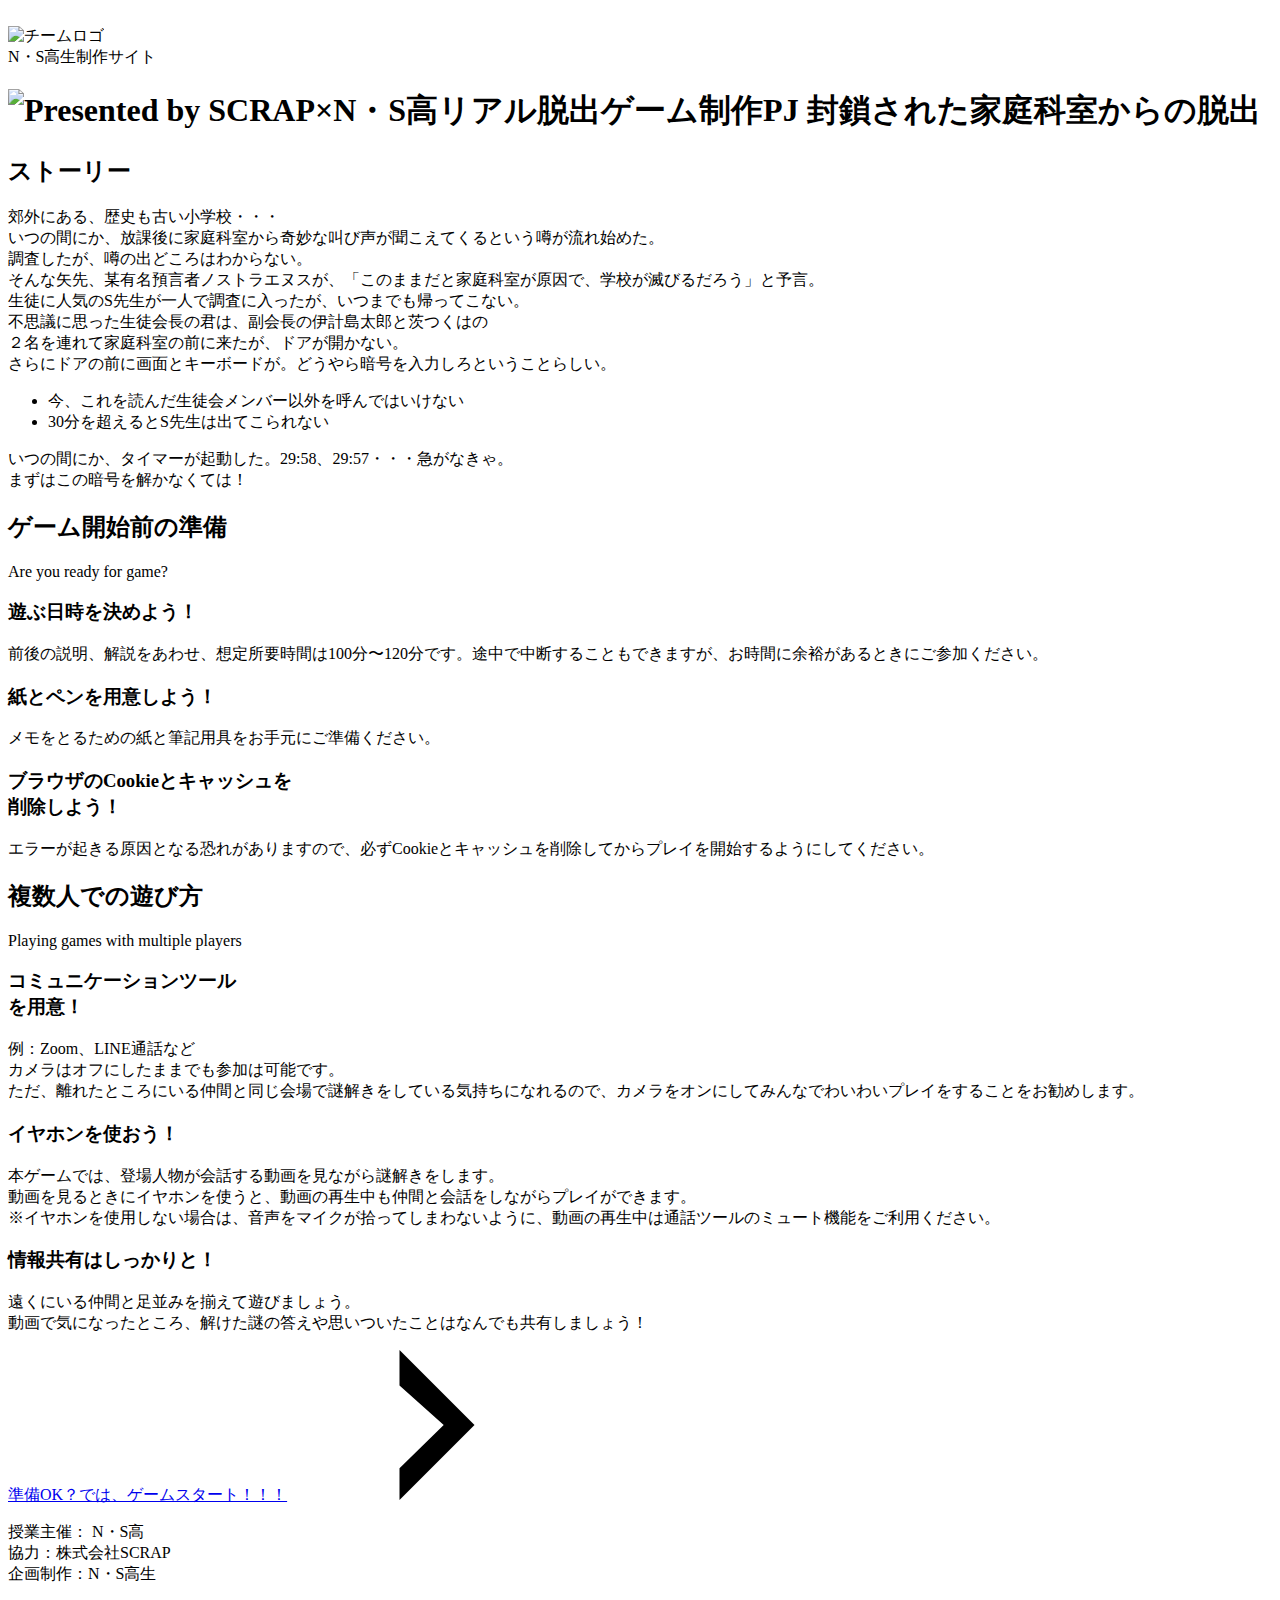
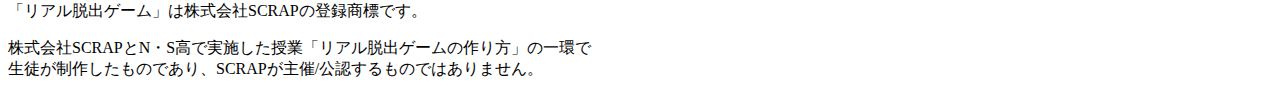
==== index.html @ f7c26a43 "Add files via upload" ====
<!DOCTYPE html>
<html lang="ja">
<head>
  <meta charset="UTF-8">
  <meta http-equiv="X-UA-Compatible" content="IE=edge">
  <meta name="viewport" content="width=device-width, initial-scale=1.0">
  <title>封鎖された家庭科室からの脱出 │ Project N</title>
  <link rel="stylesheet" href="assets/css/normalize.css">
  <link rel="stylesheet" href="assets/css/style.css">
</head>
<body>
  <svg width="0" height="0" class="hidden">
    <symbol xmlns="http://www.w3.org/2000/svg" viewBox="0 0 12.47 24.94" id="arrow" class="arrow_svg">
      <title>arrow</title>
      <polygon points="0 24.94 0 19.66 7.35 12.47 0 5.92 0 0 12.47 12.47 0 24.94"/>
    </symbol>
  </svg>
  <header class="header">
    <div class="container">
      <div class="header__logo"><img src="assets/images/logo.svg" alt="チームロゴ"></div>
      <div class="header__name">N・S高生制作サイト</div>
    </div>
  </header>
  <main class="main index-page">
    <!-- タイトルエリア　ここから -->
    <h1 class="main-title"><img src="assets/images/top-image.png" alt="Presented by SCRAP×N・S高リアル脱出ゲーム制作PJ 封鎖された家庭科室からの脱出"></h1>
    <!-- タイトルエリア　ここまで -->
    <section class="section section--story">
      <div class="container">
        <h2 class="section-title section-title--keycolor section-title--story">ストーリー</h2>
        <div class="story">
          <p class="text-center">郊外にある、歴史も古い小学校・・・<br>
            いつの間にか、放課後に家庭科室から奇妙な叫び声が聞こえてくるという噂が流れ始めた。<br>
            調査したが、噂の出どころはわからない。<br>
            そんな矢先、某有名預言者ノストラエヌスが、「このままだと家庭科室が原因で、学校が滅びるだろう」と予言。<br>
            生徒に人気のS先生が一人で調査に入ったが、いつまでも帰ってこない。<br>
            不思議に思った生徒会長の君は、副会長の伊計島太郎と茨つくはの<br>
            ２名を連れて家庭科室の前に来たが、ドアが開かない。<br>
            さらにドアの前に画面とキーボードが。どうやら暗号を入力しろということらしい。</p>
          <div class="story__note__outer bg-color--gray">
            <ul class="story__note">
              <li>今、これを読んだ生徒会メンバー以外を呼んではいけない</li>
              <li>30分を超えるとS先生は出てこられない</li>
            </ul>
          </div>
          <p class="text-center">いつの間にか、タイマーが起動した。29:58、29:57・・・急がなきゃ。<br>
            まずはこの暗号を解かなくては！</p>
        </div>
      </div>
    </section>
    <section class="section bg-color--gray">
      <div class="container">
        <h2 class="section-title">ゲーム開始前の準備</h2>
        <p class="font-eng text-center">Are you ready for game?</p>
        <!--
          class名"row"内のclass名"column"が横並びになります。
          改行する場合は以下のように追加してください。
          <div class="row">
            <div class="column">
              ～ 内容 ～
            </div>
          </div>
        -->
        <div class="row">
          <div class="column">
            <div class="card">
              <h3 class="card__title">遊ぶ日時を決めよう！</h3>
              <p class="card__content">前後の説明、解説をあわせ、想定所要時間は100分〜120分です。途中で中断することもできますが、お時間に余裕があるときにご参加ください。</p>
            </div>
          </div>
          <div class="column">
            <div class="card">
              <h3 class="card__title">紙とペンを用意しよう！</h3>
              <p class="card__content">メモをとるための紙と筆記用具をお手元にご準備ください。</p>
            </div>
          </div>
          <div class="column">
            <div class="card">
              <h3 class="card__title">ブラウザのCookieとキャッシュを<br>削除しよう！</h3>
              <p class="card__content">エラーが起きる原因となる恐れがありますので、必ずCookieとキャッシュを削除してからプレイを開始するようにしてください。</p>
            </div>
          </div>
        </div>
      </div>
    </section>
    <section class="section bg-color--keycolor">
      <div class="container">
        <h2 class="section-title">複数人での遊び方</h2>
        <p class="font-eng text-center">Playing games with multiple players</p>
        <div class="row">
          <div class="column">
            <div class="card">
              <h3 class="card__title">コミュニケーションツール<br>を用意！</h3>
              <p class="card__content">例：Zoom、LINE通話など<br>
                カメラはオフにしたままでも参加は可能です。<br>
                ただ、離れたところにいる仲間と同じ会場で謎解きをしている気持ちになれるので、カメラをオンにしてみんなでわいわいプレイをすることをお勧めします。</p>
            </div>
          </div>
          <div class="column">
            <div class="card">
              <h3 class="card__title">イヤホンを使おう！</h3>
              <p class="card__content">本ゲームでは、登場人物が会話する動画を見ながら謎解きをします。<br>
                動画を見るときにイヤホンを使うと、動画の再生中も仲間と会話をしながらプレイができます。<br>
                ※イヤホンを使用しない場合は、音声をマイクが拾ってしまわないように、動画の再生中は通話ツールのミュート機能をご利用ください。</p>
            </div>
          </div>
          <div class="column">
            <div class="card">
              <h3 class="card__title">情報共有はしっかりと！</h3>
              <p class="card__content">遠くにいる仲間と足並みを揃えて遊びましょう。<br>
                動画で気になったところ、解けた謎の答えや思いついたことはなんでも共有しましょう！</p>
            </div>
          </div>
        </div>
      </div>
    </section>
    <section class="section">
      <div class="container">
        <a class="btn" href="main.html">準備OK？では、ゲームスタート！！！<svg class="btn__arrow"><use xlink:href="#arrow"></use></svg></a>
      </div>
    </section>
  </main>
  <footer class="footer section bg-color--gray">
    <div class="container">
      <p class="text-center">授業主催： N・S高<br>協力：株式会社SCRAP<br>企画制作：N・S高生</p>
      <p class="text-center">「リアル脱出ゲーム」は株式会社SCRAPの登録商標です。</p>
      <p class="text-center">株式会社SCRAPとN・S高で実施した授業「リアル脱出ゲームの作り方」の一環で<br>生徒が制作したものであり、SCRAPが主催/公認するものではありません。</p>
    </div>
  </footer>
</body>
</html>
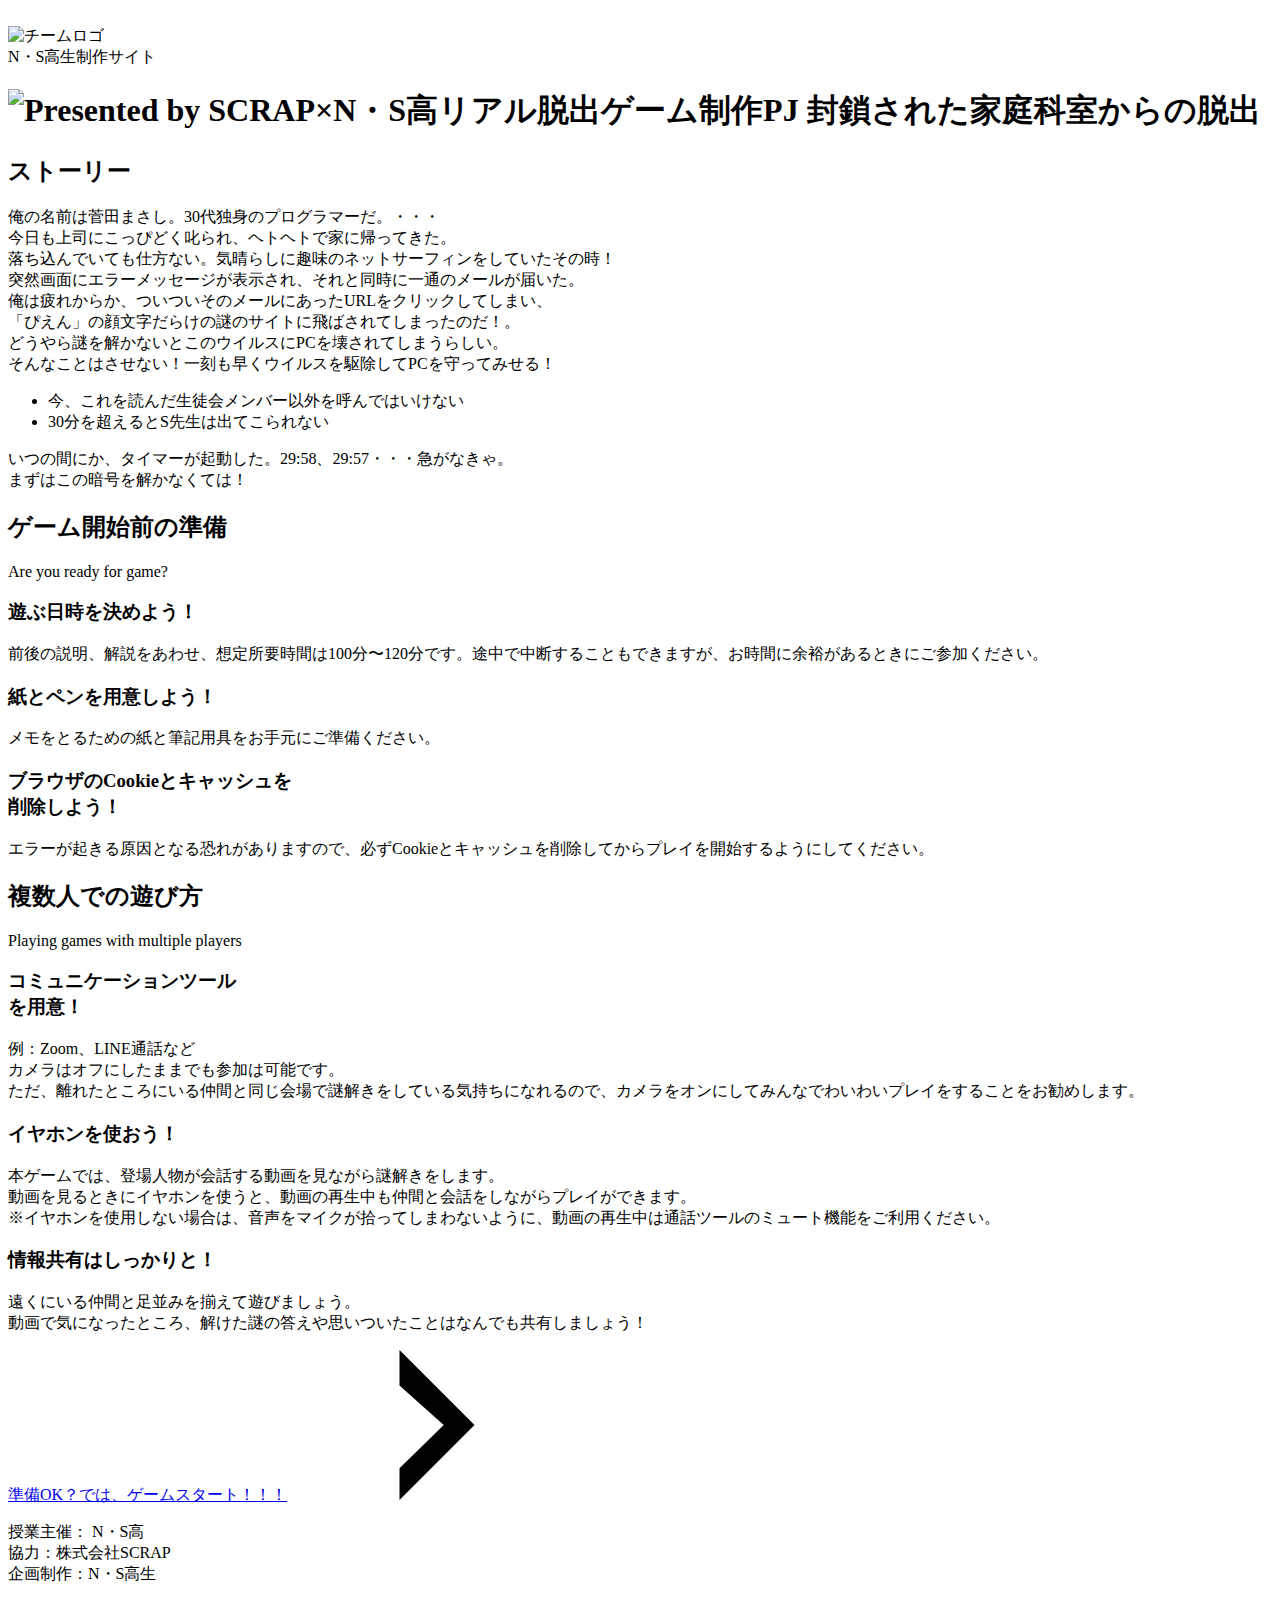
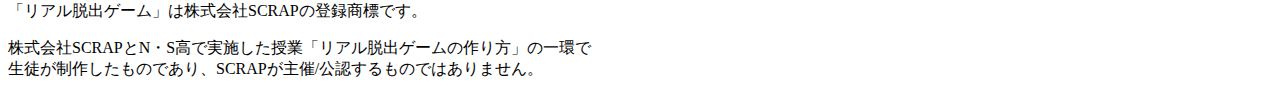
==== commit 03688a26: "Merge 30ccadea99e3e68ec7446fda889c81b5326856f1 into b3710dde4832f56000c974cb8a4afa63b8b8080f" ====
--- a/index.html
+++ b/index.html
@@ -4,7 +4,7 @@
   <meta charset="UTF-8">
   <meta http-equiv="X-UA-Compatible" content="IE=edge">
   <meta name="viewport" content="width=device-width, initial-scale=1.0">
-  <title>封鎖された家庭科室からの脱出 │ Project N</title>
+  <title>ぴえんウイルスからの脱出 │ Project N</title>
   <link rel="stylesheet" href="assets/css/normalize.css">
   <link rel="stylesheet" href="assets/css/style.css">
 </head>
@@ -29,14 +29,14 @@
       <div class="container">
         <h2 class="section-title section-title--keycolor section-title--story">ストーリー</h2>
         <div class="story">
-          <p class="text-center">郊外にある、歴史も古い小学校・・・<br>
-            いつの間にか、放課後に家庭科室から奇妙な叫び声が聞こえてくるという噂が流れ始めた。<br>
-            調査したが、噂の出どころはわからない。<br>
-            そんな矢先、某有名預言者ノストラエヌスが、「このままだと家庭科室が原因で、学校が滅びるだろう」と予言。<br>
-            生徒に人気のS先生が一人で調査に入ったが、いつまでも帰ってこない。<br>
-            不思議に思った生徒会長の君は、副会長の伊計島太郎と茨つくはの<br>
-            ２名を連れて家庭科室の前に来たが、ドアが開かない。<br>
-            さらにドアの前に画面とキーボードが。どうやら暗号を入力しろということらしい。</p>
+          <p class="text-center">俺の名前は菅田まさし。30代独身のプログラマーだ。・・・<br>
+            今日も上司にこっぴどく叱られ、ヘトヘトで家に帰ってきた。<br>
+            落ち込んでいても仕方ない。気晴らしに趣味のネットサーフィンをしていたその時！<br>
+            突然画面にエラーメッセージが表示され、それと同時に一通のメールが届いた。<br>
+            俺は疲れからか、ついついそのメールにあったURLをクリックしてしまい、<br>
+            「ぴえん」の顔文字だらけの謎のサイトに飛ばされてしまったのだ！。<br>
+            どうやら謎を解かないとこのウイルスにPCを壊されてしまうらしい。<br>
+            そんなことはさせない！一刻も早くウイルスを駆除してPCを守ってみせる！</p>
           <div class="story__note__outer bg-color--gray">
             <ul class="story__note">
               <li>今、これを読んだ生徒会メンバー以外を呼んではいけない</li>
@@ -128,4 +128,4 @@
     </div>
   </footer>
 </body>
-</html>+</html>
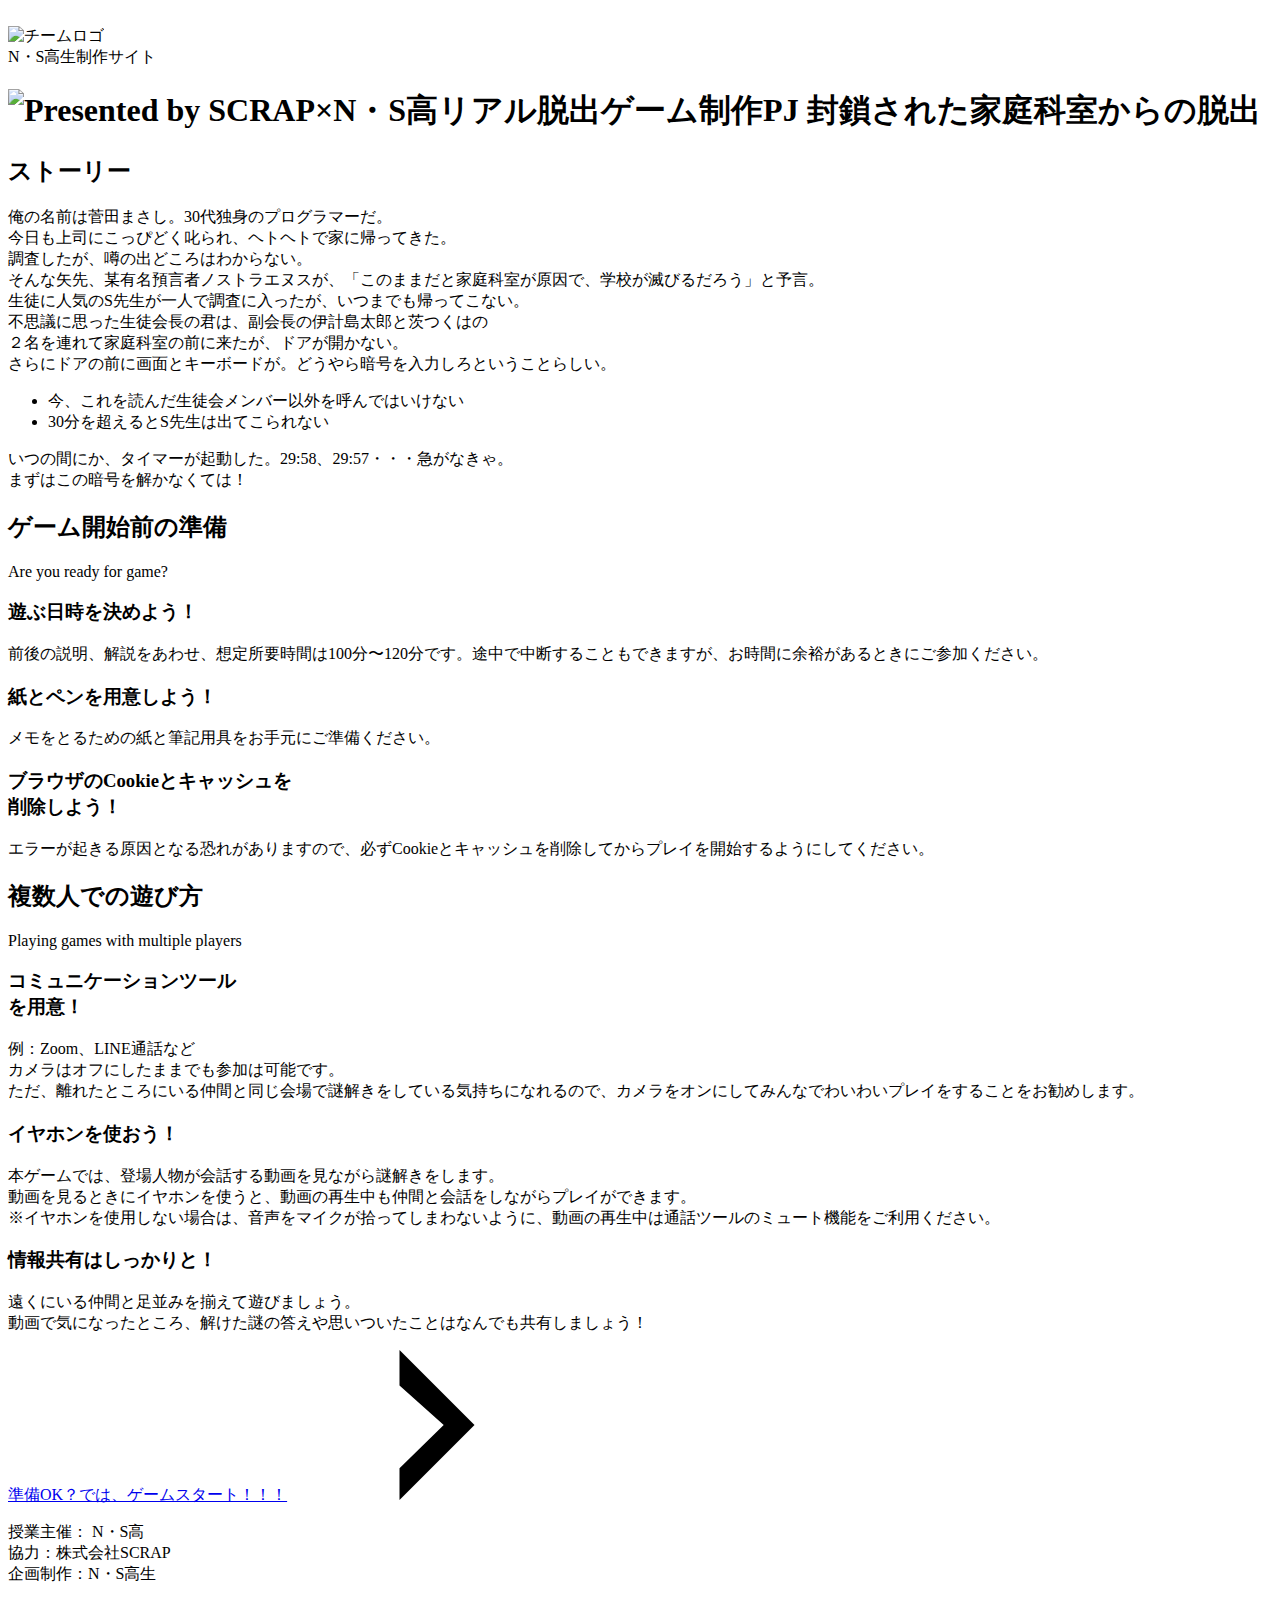
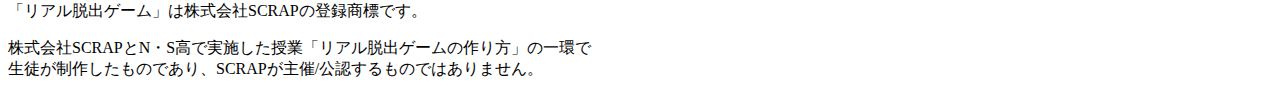
==== commit 22afeb19: "Update index.html" ====
--- a/index.html
+++ b/index.html
@@ -29,14 +29,14 @@
       <div class="container">
         <h2 class="section-title section-title--keycolor section-title--story">ストーリー</h2>
         <div class="story">
-          <p class="text-center">俺の名前は菅田まさし。30代独身のプログラマーだ。・・・<br>
-            今日も上司にこっぴどく叱られ、ヘトヘトで家に帰ってきた。<br>
-            落ち込んでいても仕方ない。気晴らしに趣味のネットサーフィンをしていたその時！<br>
-            突然画面にエラーメッセージが表示され、それと同時に一通のメールが届いた。<br>
-            俺は疲れからか、ついついそのメールにあったURLをクリックしてしまい、<br>
-            「ぴえん」の顔文字だらけの謎のサイトに飛ばされてしまったのだ！。<br>
-            どうやら謎を解かないとこのウイルスにPCを壊されてしまうらしい。<br>
-            そんなことはさせない！一刻も早くウイルスを駆除してPCを守ってみせる！</p>
+          <p class="text-center">俺の名前は菅田まさし。30代独身のプログラマーだ。<br>
+           今日も上司にこっぴどく叱られ、ヘトヘトで家に帰ってきた。 <br>
+            調査したが、噂の出どころはわからない。<br>
+            そんな矢先、某有名預言者ノストラエヌスが、「このままだと家庭科室が原因で、学校が滅びるだろう」と予言。<br>
+            生徒に人気のS先生が一人で調査に入ったが、いつまでも帰ってこない。<br>
+            不思議に思った生徒会長の君は、副会長の伊計島太郎と茨つくはの<br>
+            ２名を連れて家庭科室の前に来たが、ドアが開かない。<br>
+            さらにドアの前に画面とキーボードが。どうやら暗号を入力しろということらしい。</p>
           <div class="story__note__outer bg-color--gray">
             <ul class="story__note">
               <li>今、これを読んだ生徒会メンバー以外を呼んではいけない</li>
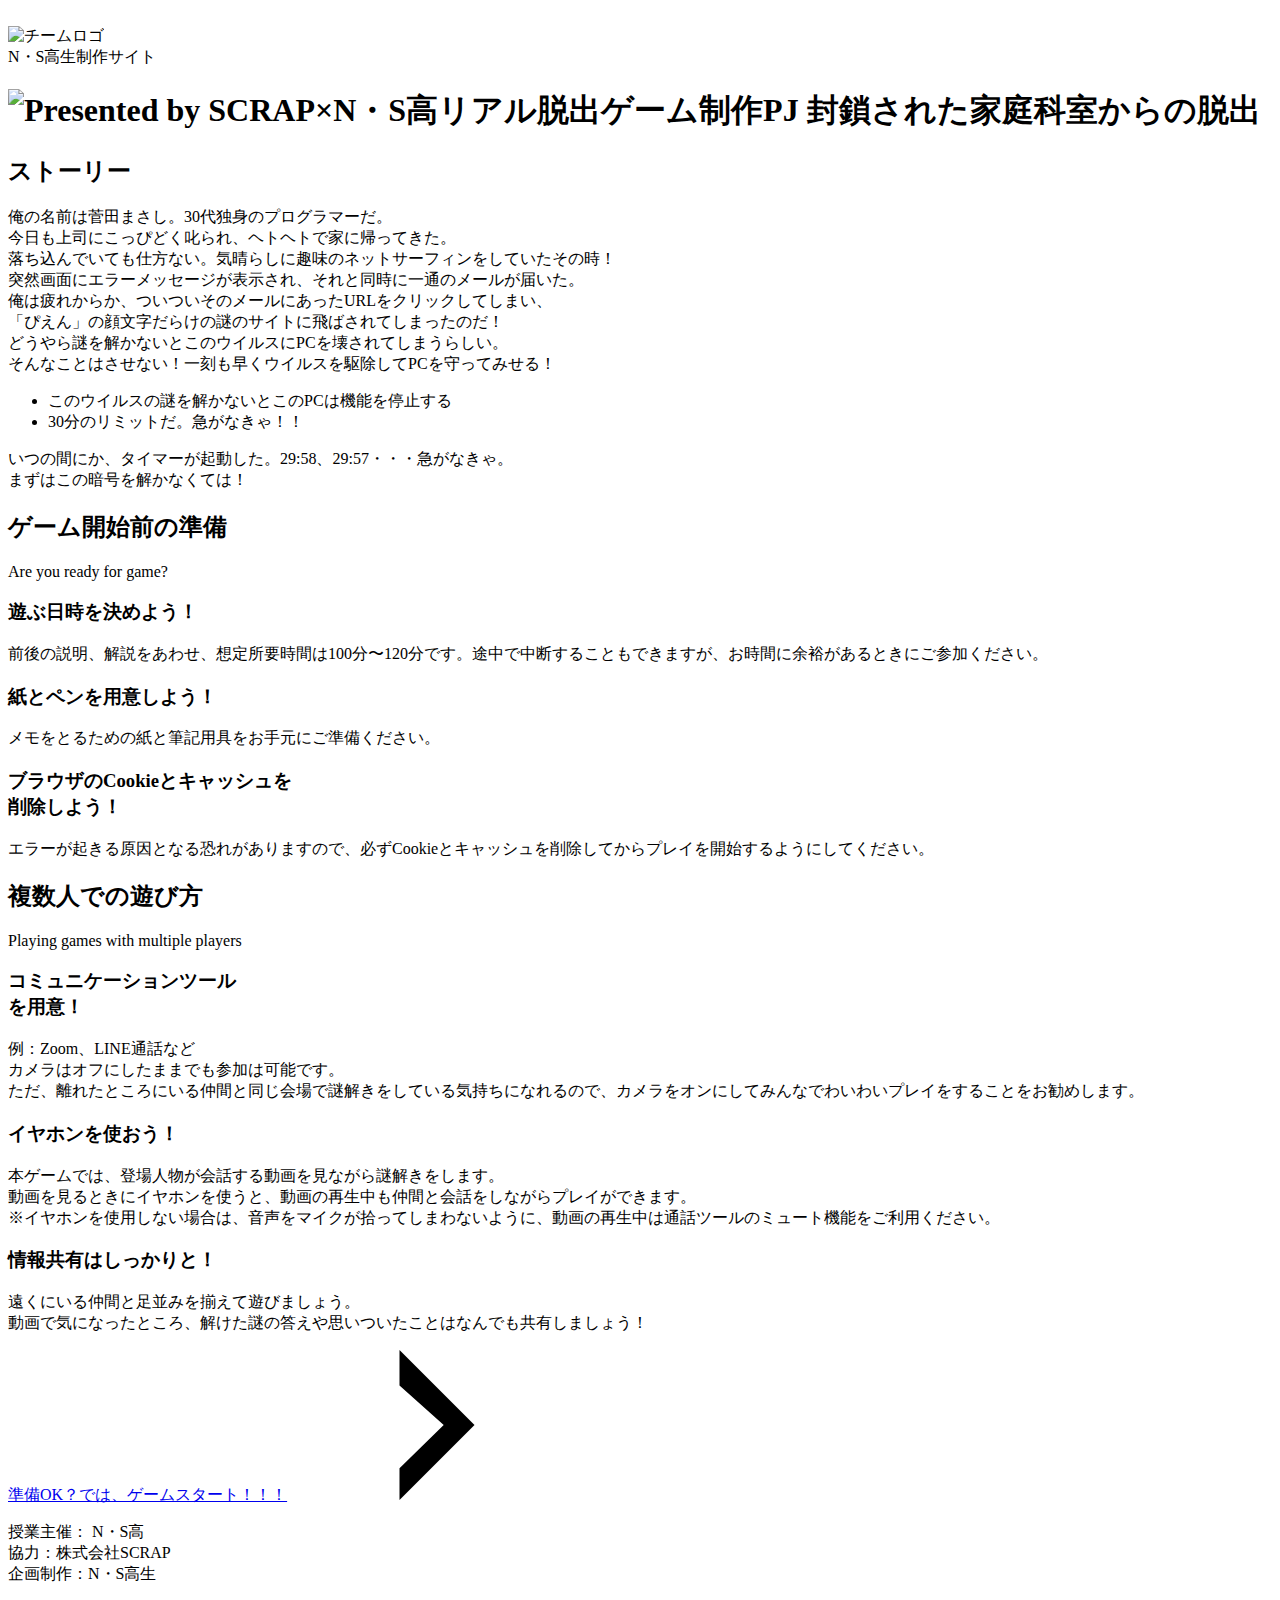
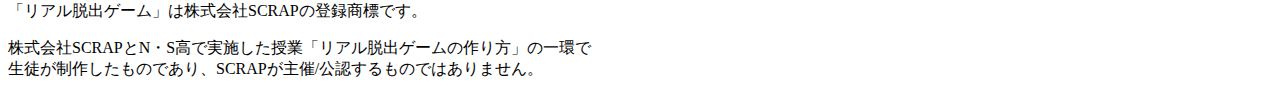
==== commit 5208f54b: "Update index.html" ====
--- a/index.html
+++ b/index.html
@@ -31,16 +31,16 @@
         <div class="story">
           <p class="text-center">俺の名前は菅田まさし。30代独身のプログラマーだ。<br>
            今日も上司にこっぴどく叱られ、ヘトヘトで家に帰ってきた。 <br>
-            調査したが、噂の出どころはわからない。<br>
-            そんな矢先、某有名預言者ノストラエヌスが、「このままだと家庭科室が原因で、学校が滅びるだろう」と予言。<br>
-            生徒に人気のS先生が一人で調査に入ったが、いつまでも帰ってこない。<br>
-            不思議に思った生徒会長の君は、副会長の伊計島太郎と茨つくはの<br>
-            ２名を連れて家庭科室の前に来たが、ドアが開かない。<br>
-            さらにドアの前に画面とキーボードが。どうやら暗号を入力しろということらしい。</p>
+            落ち込んでいても仕方ない。気晴らしに趣味のネットサーフィンをしていたその時！<br>
+            突然画面にエラーメッセージが表示され、それと同時に一通のメールが届いた。<br>
+            俺は疲れからか、ついついそのメールにあったURLをクリックしてしまい、<br>
+            「ぴえん」の顔文字だらけの謎のサイトに飛ばされてしまったのだ！<br>
+            どうやら謎を解かないとこのウイルスにPCを壊されてしまうらしい。<br>
+            そんなことはさせない！一刻も早くウイルスを駆除してPCを守ってみせる！</p>
           <div class="story__note__outer bg-color--gray">
             <ul class="story__note">
-              <li>今、これを読んだ生徒会メンバー以外を呼んではいけない</li>
-              <li>30分を超えるとS先生は出てこられない</li>
+              <li>このウイルスの謎を解かないとこのPCは機能を停止する</li>
+              <li>30分のリミットだ。急がなきゃ！！</li>
             </ul>
           </div>
           <p class="text-center">いつの間にか、タイマーが起動した。29:58、29:57・・・急がなきゃ。<br>
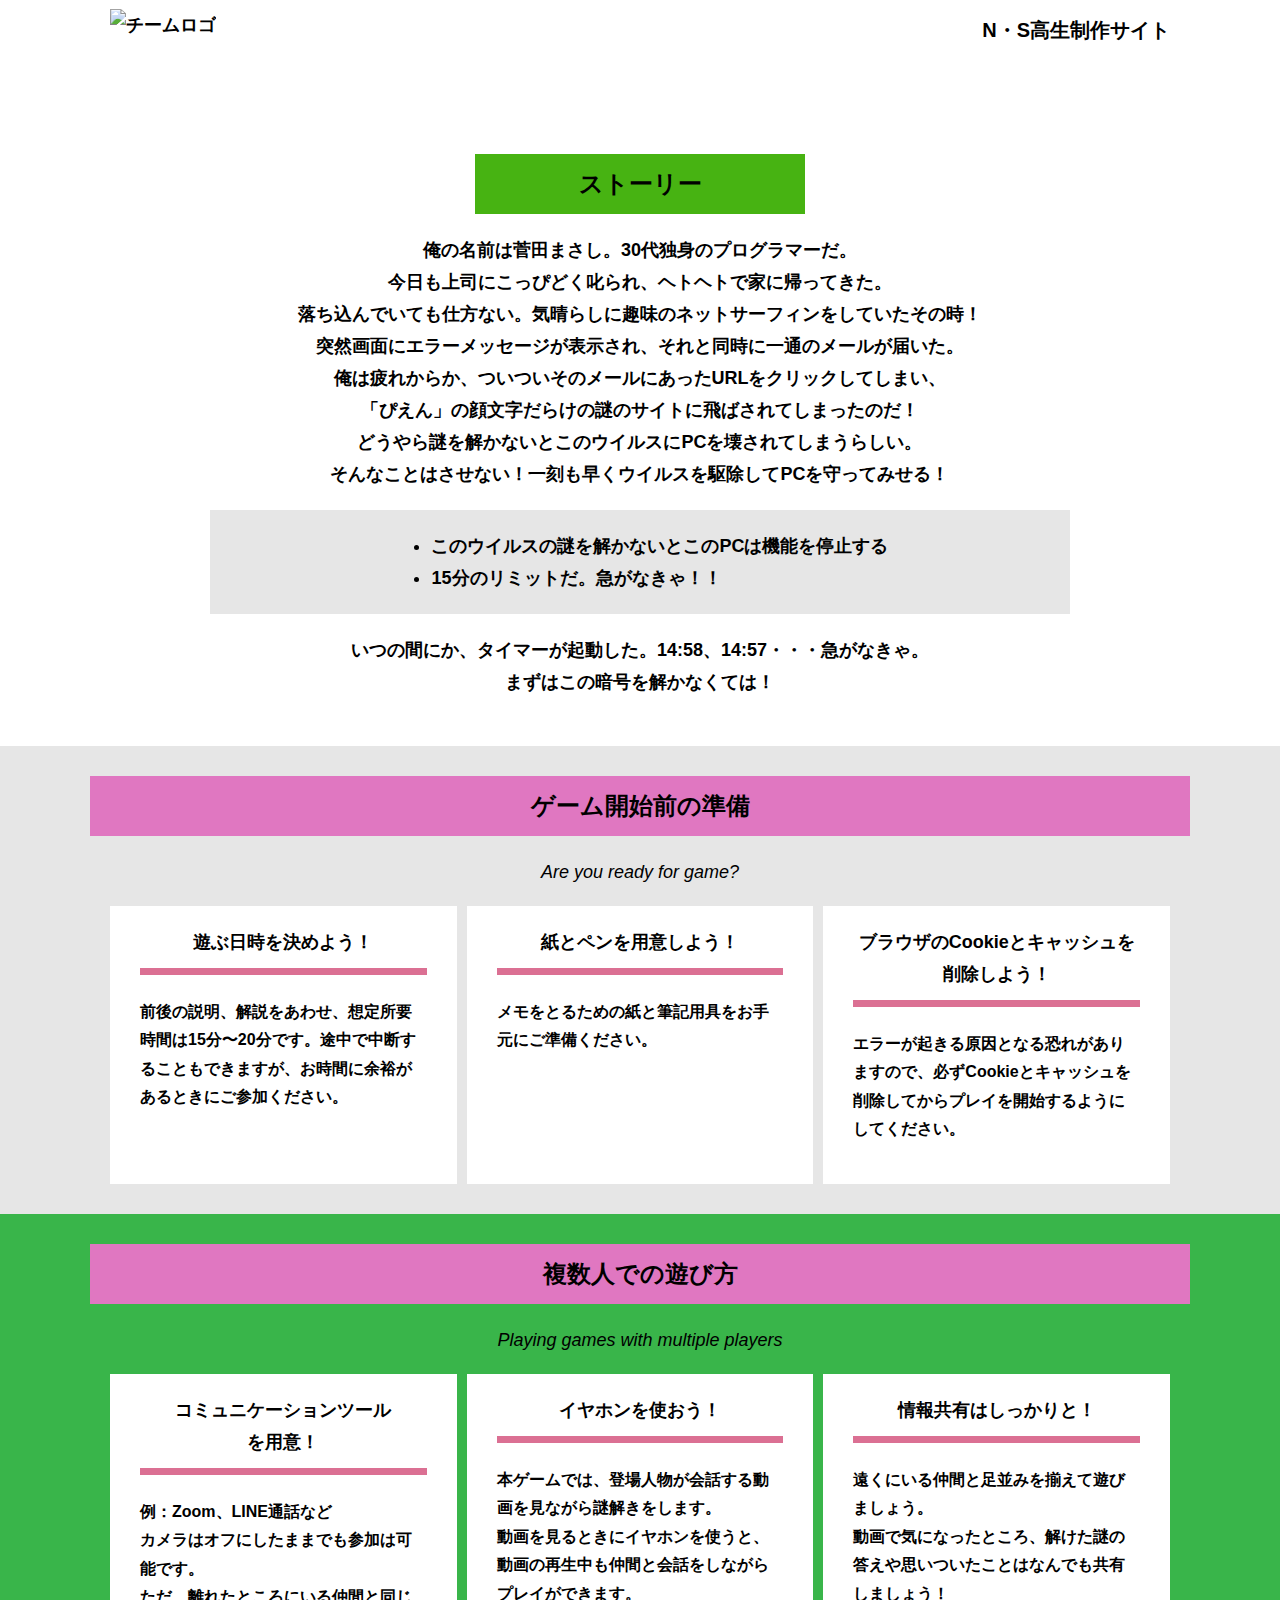
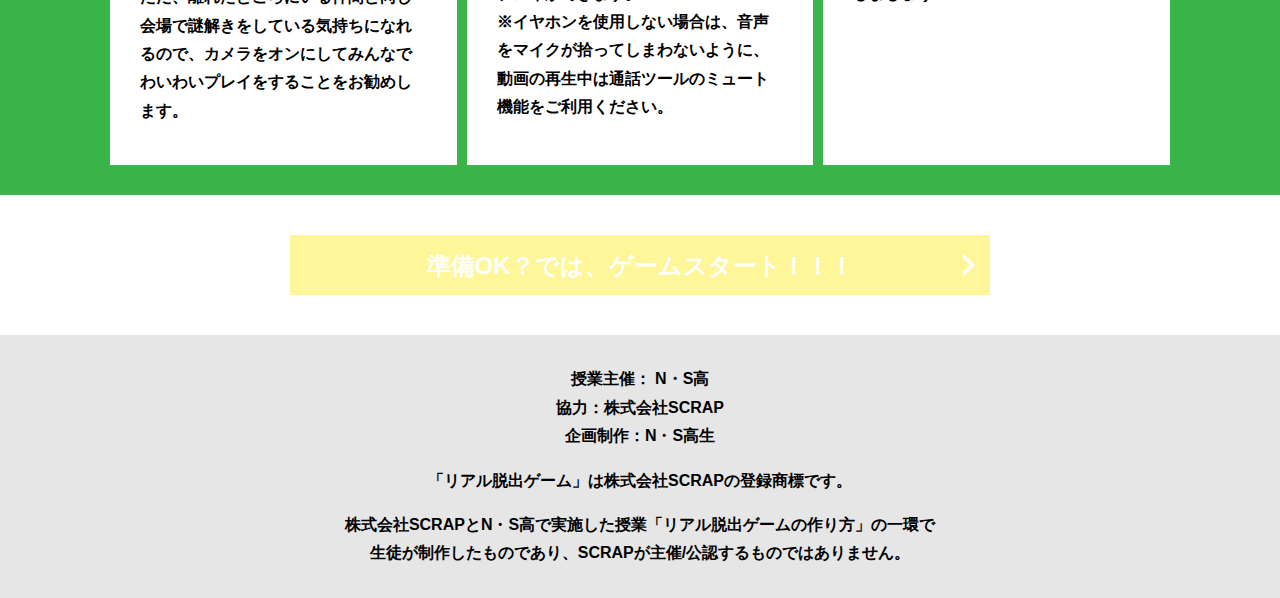
==== commit 3fec92e7: "Update index.html" ====
--- a/index.html
+++ b/index.html
@@ -4,7 +4,7 @@
   <meta charset="UTF-8">
   <meta http-equiv="X-UA-Compatible" content="IE=edge">
   <meta name="viewport" content="width=device-width, initial-scale=1.0">
-  <title>ぴえんウイルスからの脱出 │ Project N</title>
+  <title>ぴえんウイルスからの脱出　 │ Project N</title>
   <link rel="stylesheet" href="assets/css/normalize.css">
   <link rel="stylesheet" href="assets/css/style.css">
 </head>
@@ -23,7 +23,7 @@
   </header>
   <main class="main index-page">
     <!-- タイトルエリア　ここから -->
-    <h1 class="main-title"><img src="assets/images/top-image.png" alt="Presented by SCRAP×N・S高リアル脱出ゲーム制作PJ 封鎖された家庭科室からの脱出"></h1>
+    <h1 class="main-title"><img src="assets/images/ヘッダー.png" alt=""></h1>
     <!-- タイトルエリア　ここまで -->
     <section class="section section--story">
       <div class="container">
@@ -40,10 +40,10 @@
           <div class="story__note__outer bg-color--gray">
             <ul class="story__note">
               <li>このウイルスの謎を解かないとこのPCは機能を停止する</li>
-              <li>30分のリミットだ。急がなきゃ！！</li>
+              <li>15分のリミットだ。急がなきゃ！！</li>
             </ul>
           </div>
-          <p class="text-center">いつの間にか、タイマーが起動した。29:58、29:57・・・急がなきゃ。<br>
+          <p class="text-center">いつの間にか、タイマーが起動した。14:58、14:57・・・急がなきゃ。<br>
             まずはこの暗号を解かなくては！</p>
         </div>
       </div>
@@ -65,7 +65,7 @@
           <div class="column">
             <div class="card">
               <h3 class="card__title">遊ぶ日時を決めよう！</h3>
-              <p class="card__content">前後の説明、解説をあわせ、想定所要時間は100分〜120分です。途中で中断することもできますが、お時間に余裕があるときにご参加ください。</p>
+              <p class="card__content">前後の説明、解説をあわせ、想定所要時間は15分〜20分です。途中で中断することもできますが、お時間に余裕があるときにご参加ください。</p>
             </div>
           </div>
           <div class="column">
--- a/assets/css/style.css
+++ b/assets/css/style.css
@@ -0,0 +1,512 @@
+@charset "UTF-8";
+/****************************
+ * 共通CSSのテンプレートです。
+*****************************/
+*,
+*::before,
+*::after {
+  -webkit-box-sizing: border-box;
+          box-sizing: border-box;
+}
+
+html {
+  font-size: 18px;
+  -webkit-box-sizing: border-box;
+          box-sizing: border-box;
+}
+
+body {
+  overflow-x: hidden;
+  font-family: "游ゴシック体", "Yu Gothic", YuGothic, "ヒラギノ角ゴ Pro", "Hiragino Kaku Gothic Pro", "メイリオ", "Meiryo", sans-serif;
+  font-size: 18px;
+  line-height: 1.77778;
+  font-weight: bold;
+  text-decoration: none;
+  border: none;
+  list-style: none;
+  color: #００００００;
+  margin: 0;
+}
+
+img {
+  width: 100%;
+}
+
+figure {
+  margin: 0;
+}
+
+figcaption {
+  margin-top: 30px;
+  font-size: 14px;
+}
+
+@media screen and (max-width: 767px) {
+  figcaption {
+    font-size: 13px;
+  }
+}
+
+input[type=text] {
+  font-size: 18px;
+  border: none;
+  padding: 25px 35px;
+  display: block;
+  margin: 0 auto;
+  max-width: 580px;
+  width: 100%;
+}
+
+::-webkit-input-placeholder {
+  color: #6a5acd;
+}
+
+:-ms-input-placeholder {
+  color: #999;
+}
+
+::-ms-input-placeholder {
+  color: #999;
+}
+
+::placeholder {
+  color: #999;
+}
+
+button {
+  cursor: pointer;
+  display: block;
+  border: none;
+  margin: 0 auto;
+  background-color: #6495ed;
+  color: #fff;
+  width: 287px;
+  height: 55px;
+}
+
+/*******************
+* Layout
+*******************/
+.section {
+  padding-top: 30px;
+  padding-bottom: 30px;
+}
+
+.section--clear {
+  /* ステージクリア画面 */
+  position: fixed;
+  display: none;
+  /* 読み込み時に一瞬表示されるのを防ぐ */
+  -webkit-box-pack: center;
+      -ms-flex-pack: center;
+          justify-content: center;
+  -webkit-box-align: center;
+      -ms-flex-align: center;
+          align-items: center;
+  top: 0;
+  bottom: 0;
+  left: 0;
+  right: 0;
+  z-index: 200;
+}
+
+.section--clear.isClear {
+  display: -webkit-box;
+  display: -ms-flexbox;
+  display: flex;
+}
+
+.container {
+  width: 1100px;
+  padding-left: 20px;
+  padding-right: 20px;
+  margin: 0 auto;
+}
+
+@media screen and (max-width: 1100px) {
+  .container {
+    width: calc(100% - 40px);
+  }
+}
+
+.row {
+  display: -webkit-box;
+  display: -ms-flexbox;
+  display: flex;
+  -ms-flex-line-pack: stretch;
+      align-content: stretch;
+  gap: 10px;
+}
+
+.row + .row {
+  margin-top: 20px;
+}
+
+.column {
+  width: 100%;
+}
+
+.card {
+  background-color: #fff;
+  margin-bottom: 20px;
+  height: 100%;
+}
+
+.card__title {
+  font-size: 18px;
+  text-align: center;
+  margin: 0;
+  padding: 20px 30px;
+  position: relative;
+  cursor: pointer;
+}
+
+.card__content {
+  -webkit-transition: all 0.3s;
+  transition: all 0.3s;
+  font-size: 16px;
+  padding: 20px 30px;
+  margin: 0;
+  position: relative;
+}
+
+.card__content::before {
+  display: block;
+  content: '';
+  width: calc(100% - 60px);
+  height: 7px;
+  background-color: #db7093;
+  position: absolute;
+  top: -10px;
+  left: 30px;
+}
+
+.hint-page .card {
+  height: auto;
+}
+
+.hint-page .card__content {
+  display: none;
+  text-align: center;
+}
+
+.hint-page .card__arrow {
+  position: absolute;
+  top: calc(50% - 12px);
+  right: 45px;
+  -webkit-transform: rotate(90deg);
+          transform: rotate(90deg);
+  -webkit-transition: all 0.3s;
+  transition: all 0.3s;
+  fill: #3cb371;
+  width: 12px;
+  height: 24px;
+}
+
+.hint-page .card.is-open .card__content {
+  display: block;
+}
+
+.hint-page .card.is-open .card__arrow {
+  -webkit-transform: rotate(-90deg);
+          transform: rotate(-90deg);
+}
+
+.box {
+  padding: 35px 30px;
+}
+
+.youtube {
+  position: relative;
+  width: 100%;
+  padding-top: 56.25%;
+}
+
+.youtube iframe {
+  position: absolute;
+  top: 0;
+  left: 0;
+  width: 100%;
+  height: 100%;
+}
+
+.youtube__container {
+  max-width: 800px;
+  margin: 0 auto;
+}
+
+/*********************
+* Color
+*********************/
+.bg-color--keycolor {
+  background-color: #39b54a;
+}
+
+.bg-color--subcolor {
+  background-color: #f5e911;
+}
+
+.bg-color--gray {
+  background-color: #e6e6e6;
+}
+
+/*********************
+* title
+**********************/
+.main-title {
+  margin: 0;
+}
+
+.sub-title {
+  text-align: center;
+  font-size: 18px;
+  line-height: 1.66667;
+}
+
+.sub-title__bg {
+  background-color: #7979e8;
+  padding-left: 1rem;
+  padding-right: 1rem;
+}
+
+.section-title {
+  font-size: 24px;
+  line-height: 1.75;
+  text-align: center;
+  padding: 9px 20px;
+  background-color: #e077c1;
+  margin: 0 -20px 20px -20px;
+}
+
+.section-title__stage {
+  display: inline-block;
+  margin-right: 2rem;
+}
+
+.section-title--keycolorlight {
+  background-color: #19c27e;
+}
+
+.section-title--keycolorlight .section-title__stage {
+  color: #fff;
+}
+
+.section-title--keycolor {
+  background-color: #47b312;
+}
+
+.section-title--story {
+  width: 330px;
+  margin: 0 auto 20px;
+}
+
+.section-title--border {
+  position: relative;
+  font-size: 30px;
+  text-align: center;
+  line-height: 1.06667;
+  margin: 0;
+  padding-bottom: 15px;
+  color:#aa99ff;
+}
+
+.section-title--border::after {
+  position: absolute;
+  bottom: 0;
+  left: calc(50% - 95px);
+  display: block;
+  content: '';
+  background-color: #fff;
+  height: 2.6px;
+  width: 190px;
+}
+
+/******************
+* text
+******************/
+.font-eng {
+  font-style: italic;
+  font-weight: normal;
+}
+
+/*************************
+* Button
+*************************/
+.btn {
+  display: block;
+  text-decoration: none;
+  cursor: pointer;
+  background-color: #fff599;
+  color: #fff;
+  font-size: 24px;
+  line-height: 1.54167;
+  text-align: center;
+  padding: 11.5px;
+  width: calc(100% - 40px);
+  max-width: 700px;
+  margin: 10px auto;
+  position: relative;
+}
+
+.btn:hover {
+  opacity: 0.7;
+}
+
+.btn__arrow {
+  position: absolute;
+  top: calc(50% - 12px);
+  right: 15px;
+  fill: #fff;
+  width: 12px;
+  height: 24px;
+}
+
+/****************
+* header
+*****************/
+.header {
+  background-color: #fff;
+  height: 60px;
+}
+
+.header .container {
+  display: -webkit-box;
+  display: -ms-flexbox;
+  display: flex;
+  -webkit-box-pack: justify;
+      -ms-flex-pack: justify;
+          justify-content: space-between;
+  -webkit-box-align: center;
+      -ms-flex-align: center;
+          align-items: center;
+  height: 100%;
+}
+
+.header__logo {
+  width: 330px;
+  height: 42px;
+}
+
+.header__name {
+  font-size: 20px;
+  line-height: 1.1;
+}
+
+.footer {
+  font-size: 16px;
+}
+
+.footer p:first-child {
+  margin-top: 0;
+}
+
+.footer p:last-child {
+  margin-bottom: 0;
+}
+
+/********************
+* main
+********************/
+.story__note {
+  margin: 0;
+}
+
+.story__note__outer {
+  width: 860px;
+  display: -webkit-box;
+  display: -ms-flexbox;
+  display: flex;
+  padding: 20px;
+  margin: 20px auto;
+  -webkit-box-pack: center;
+      -ms-flex-pack: center;
+          justify-content: center;
+}
+
+@media screen and (max-width: 940px) {
+  .story__note__outer {
+    width: 100%;
+  }
+}
+
+.stage-column__container + .stage-column__container {
+  border-top: 2px solid #fff;
+}
+
+.answer {
+  font-size: 18px;
+  margin-bottom: 20px;
+  line-height: 80px;
+  word-spacing: 20px;
+}
+
+.err-message {
+  color: #c1272d;
+  font-size: 18px;
+  text-align: center;
+}
+
+.link-hint {
+  text-align: center;
+  display: block;
+  margin-top: 20px;
+}
+
+.clear-message {
+  background-color: #d9e021;
+  padding: 30px 30px 60px;
+  position: relative;
+}
+
+.clear-message__title {
+  position: relative;
+  display: block;
+  text-align: center;
+  color: #006837;
+  font-size: 30px;
+  padding-bottom: 10px;
+  margin-bottom: 35px;
+}
+
+.clear-message__title::after {
+  content: '';
+  position: absolute;
+  display: block;
+  width: 183px;
+  height: 2px;
+  background-color: #fff;
+  bottom: 0;
+  left: calc(50% - (183px/2));
+}
+
+.clear-message__content {
+  text-align: center;
+}
+
+.clear-message__btn {
+  position: absolute;
+  bottom: -30px;
+  left: calc(50% - 144px);
+  width: 288px;
+  margin: 0;
+}
+
+/********************
+* Utility
+********************/
+.text-center {
+  text-align: center;
+}
+
+.text-left {
+  text-align: left;
+}
+
+.text-right {
+  text-align: right;
+}
+
+.hidden {
+  display: none;
+}
+/*# sourceMappingURL=style.css.map */
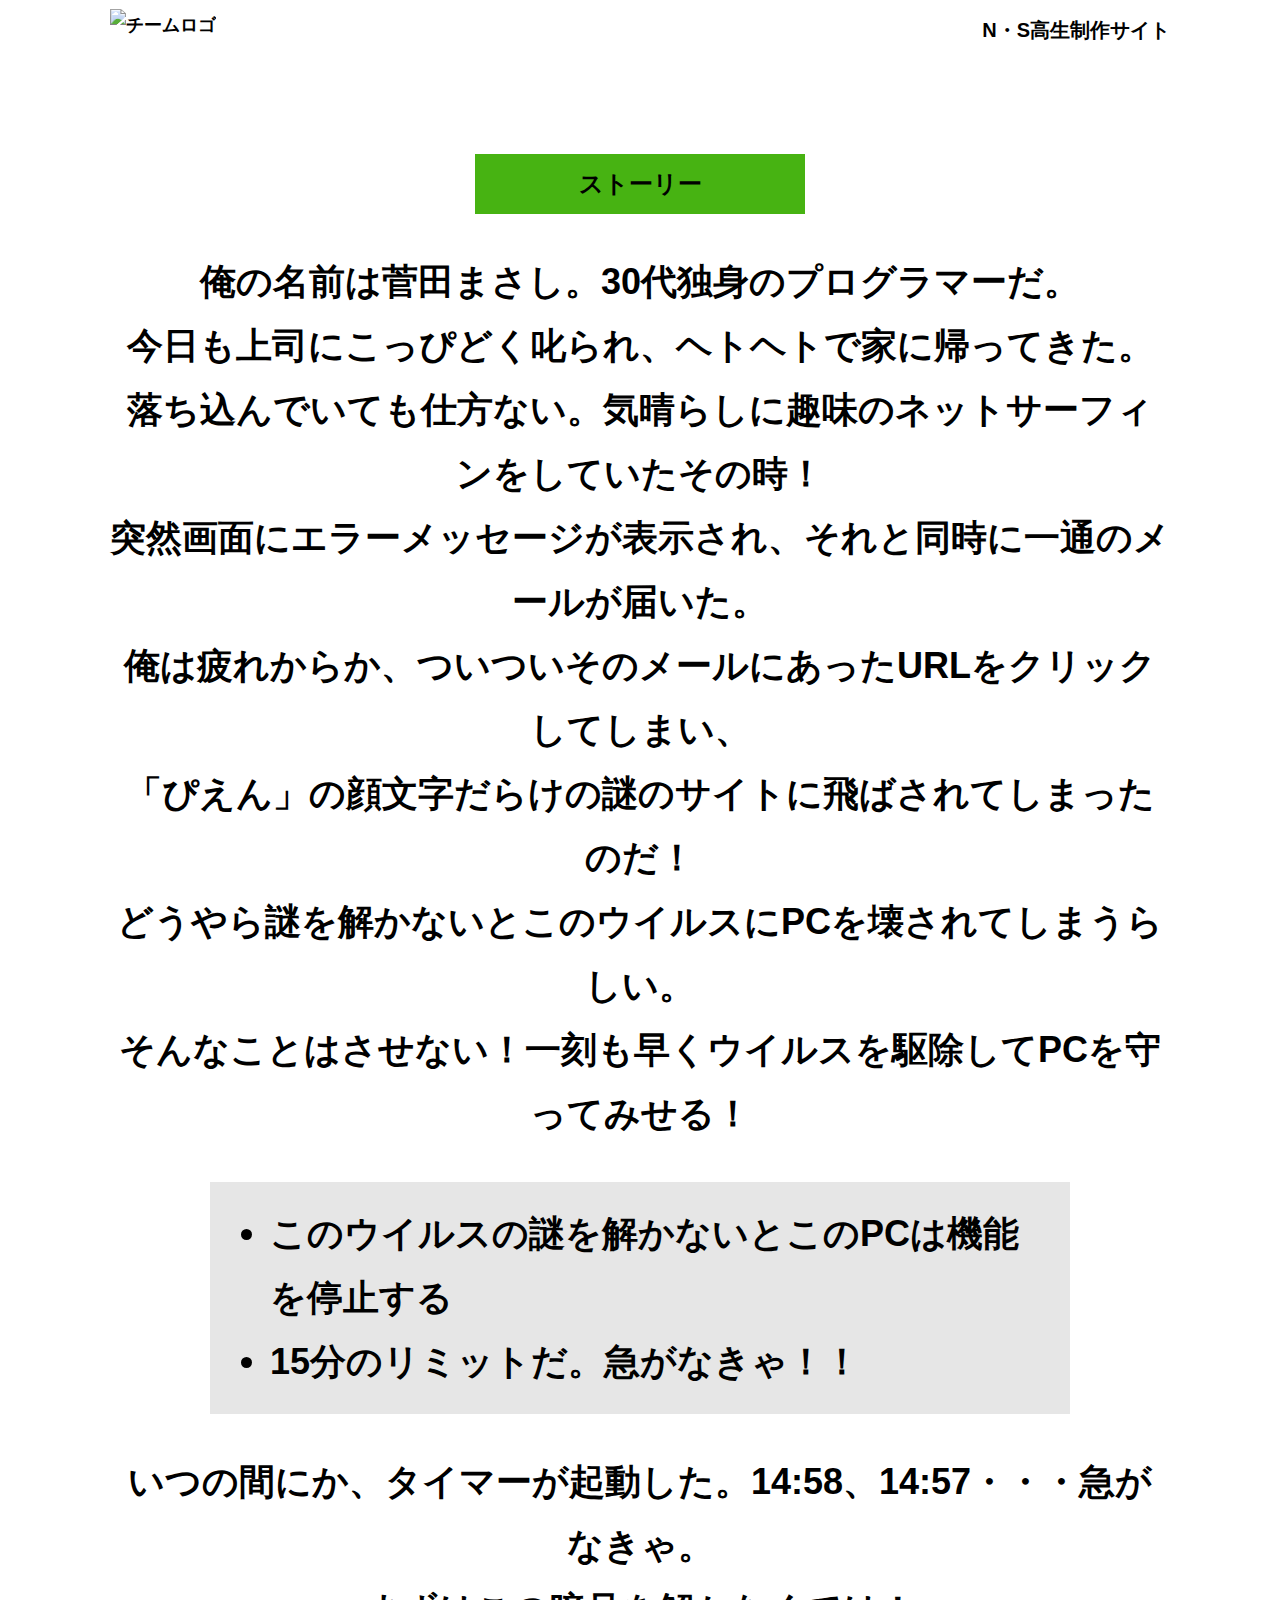
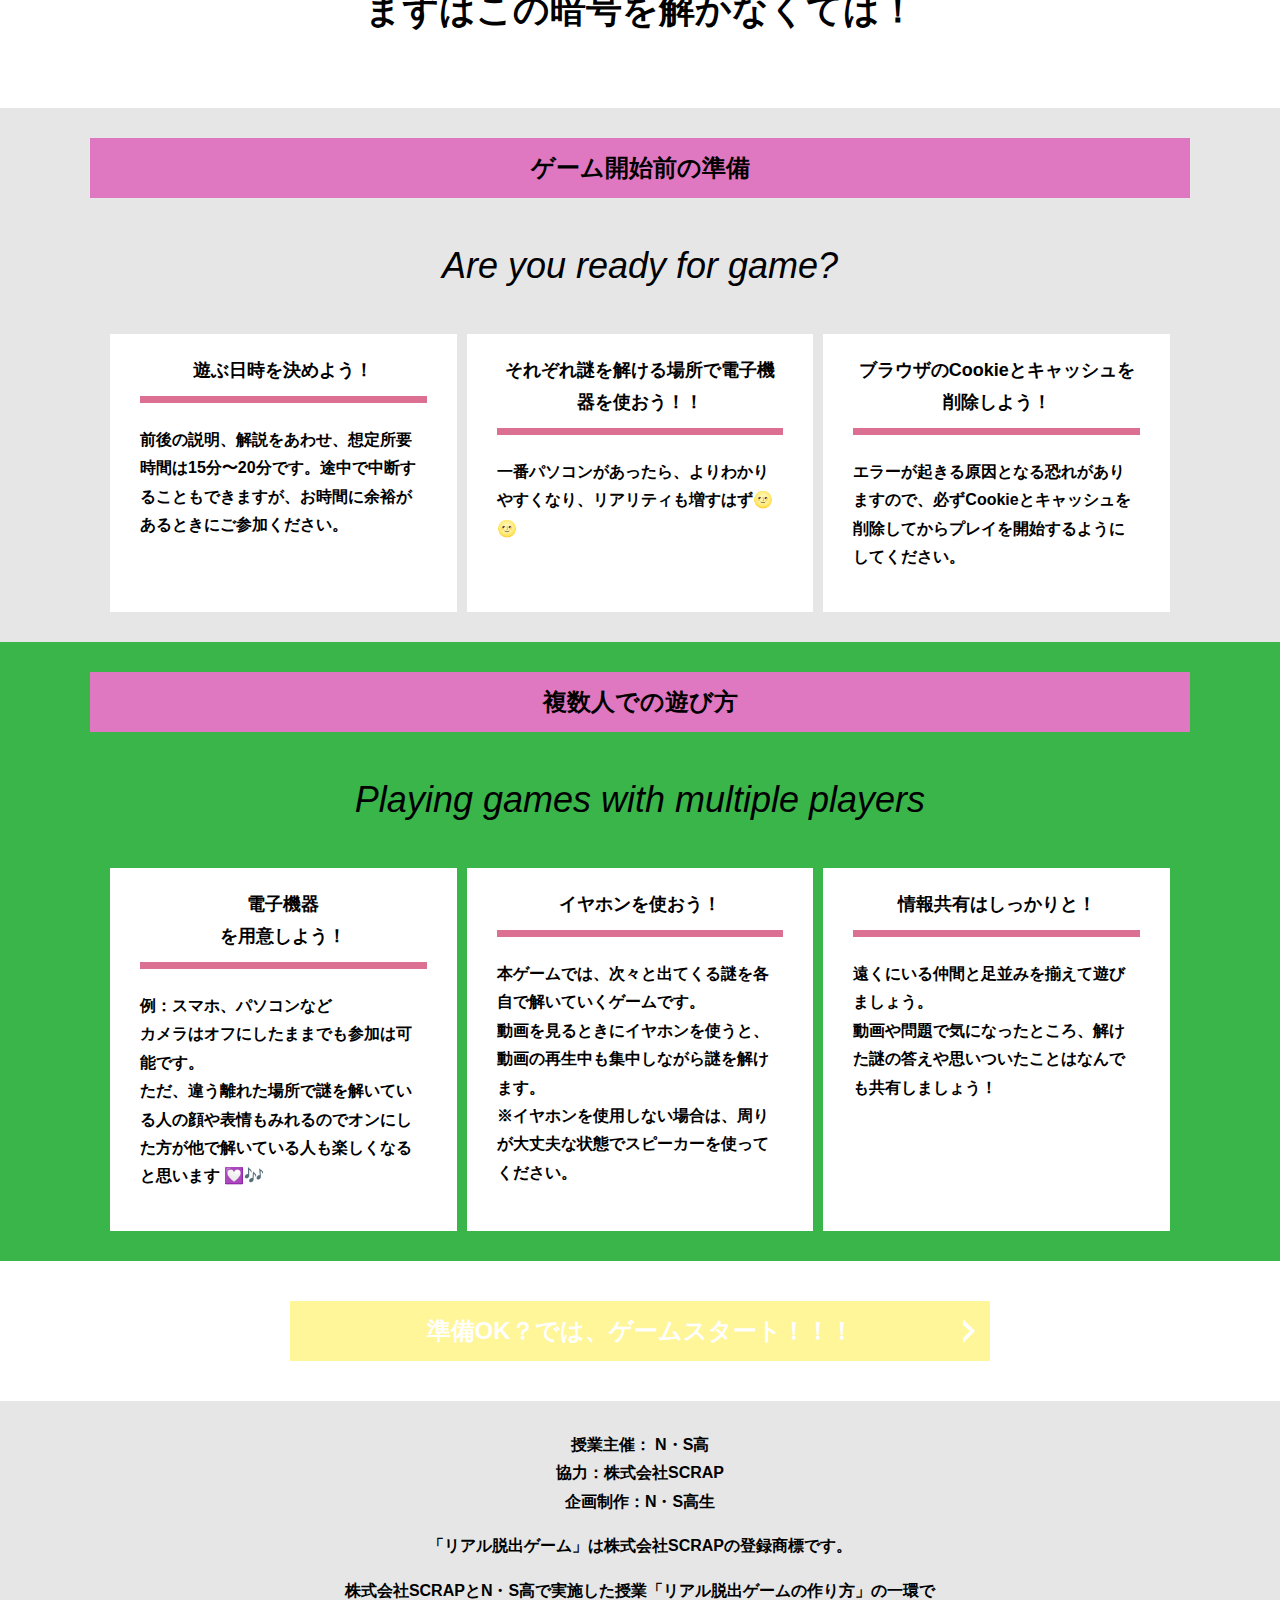
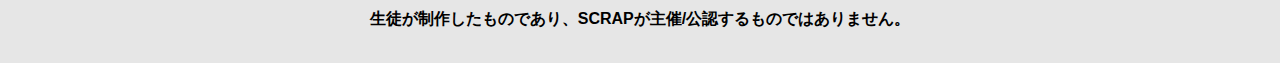
==== commit 3f52f10a: "Update index.html" ====
--- a/index.html
+++ b/index.html
@@ -23,7 +23,7 @@
   </header>
   <main class="main index-page">
     <!-- タイトルエリア　ここから -->
-    <h1 class="main-title"><img src="assets/images/ヘッダー.png" alt=""></h1>
+    <h1 class="main-title"><img src="assets/images/ヘッダー.png" alt=""</h1>
     <!-- タイトルエリア　ここまで -->
     <section class="section section--story">
       <div class="container">
@@ -70,8 +70,8 @@
           </div>
           <div class="column">
             <div class="card">
-              <h3 class="card__title">紙とペンを用意しよう！</h3>
-              <p class="card__content">メモをとるための紙と筆記用具をお手元にご準備ください。</p>
+              <h3 class="card__title">それぞれ謎を解ける場所で電子機器を使おう！！</h3>
+              <p class="card__content">一番パソコンがあったら、よりわかりやすくなり、リアリティも増すはず🌝🌝</p>
             </div>
           </div>
           <div class="column">
@@ -90,25 +90,25 @@
         <div class="row">
           <div class="column">
             <div class="card">
-              <h3 class="card__title">コミュニケーションツール<br>を用意！</h3>
-              <p class="card__content">例：Zoom、LINE通話など<br>
+              <h3 class="card__title">電子機器<br>を用意しよう！</h3>
+              <p class="card__content">例：スマホ、パソコンなど<br>
                 カメラはオフにしたままでも参加は可能です。<br>
-                ただ、離れたところにいる仲間と同じ会場で謎解きをしている気持ちになれるので、カメラをオンにしてみんなでわいわいプレイをすることをお勧めします。</p>
+                ただ、違う離れた場所で謎を解いている人の顔や表情もみれるのでオンにした方が他で解いている人も楽しくなると思います 💟🎶　</p>
             </div>
           </div>
           <div class="column">
             <div class="card">
               <h3 class="card__title">イヤホンを使おう！</h3>
-              <p class="card__content">本ゲームでは、登場人物が会話する動画を見ながら謎解きをします。<br>
-                動画を見るときにイヤホンを使うと、動画の再生中も仲間と会話をしながらプレイができます。<br>
-                ※イヤホンを使用しない場合は、音声をマイクが拾ってしまわないように、動画の再生中は通話ツールのミュート機能をご利用ください。</p>
+              <p class="card__content">本ゲームでは、次々と出てくる謎を各自で解いていくゲームです。<br>
+                動画を見るときにイヤホンを使うと、動画の再生中も集中しながら謎を解けます。<br>
+                ※イヤホンを使用しない場合は、周りが大丈夫な状態でスピーカーを使ってください。</p>
             </div>
           </div>
           <div class="column">
             <div class="card">
               <h3 class="card__title">情報共有はしっかりと！</h3>
               <p class="card__content">遠くにいる仲間と足並みを揃えて遊びましょう。<br>
-                動画で気になったところ、解けた謎の答えや思いついたことはなんでも共有しましょう！</p>
+                動画や問題で気になったところ、解けた謎の答えや思いついたことはなんでも共有しましょう！</p>
             </div>
           </div>
         </div>
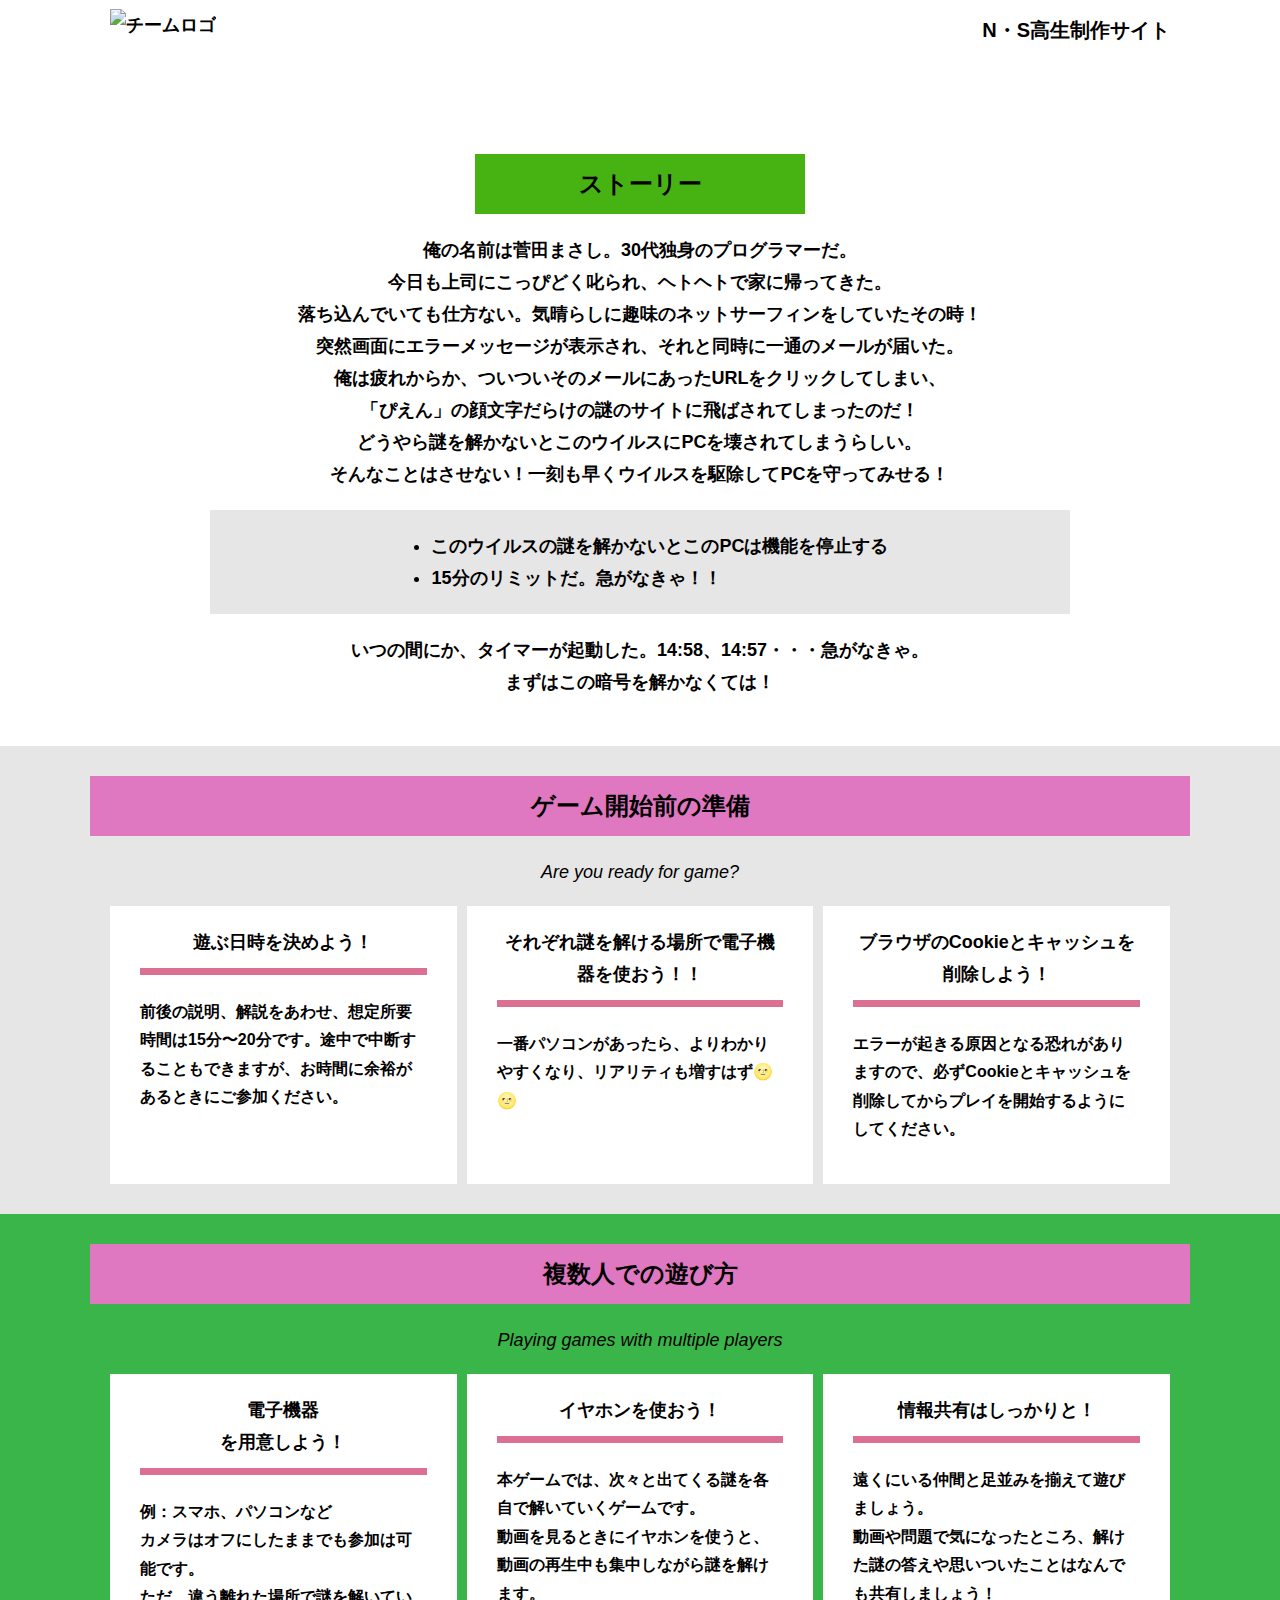
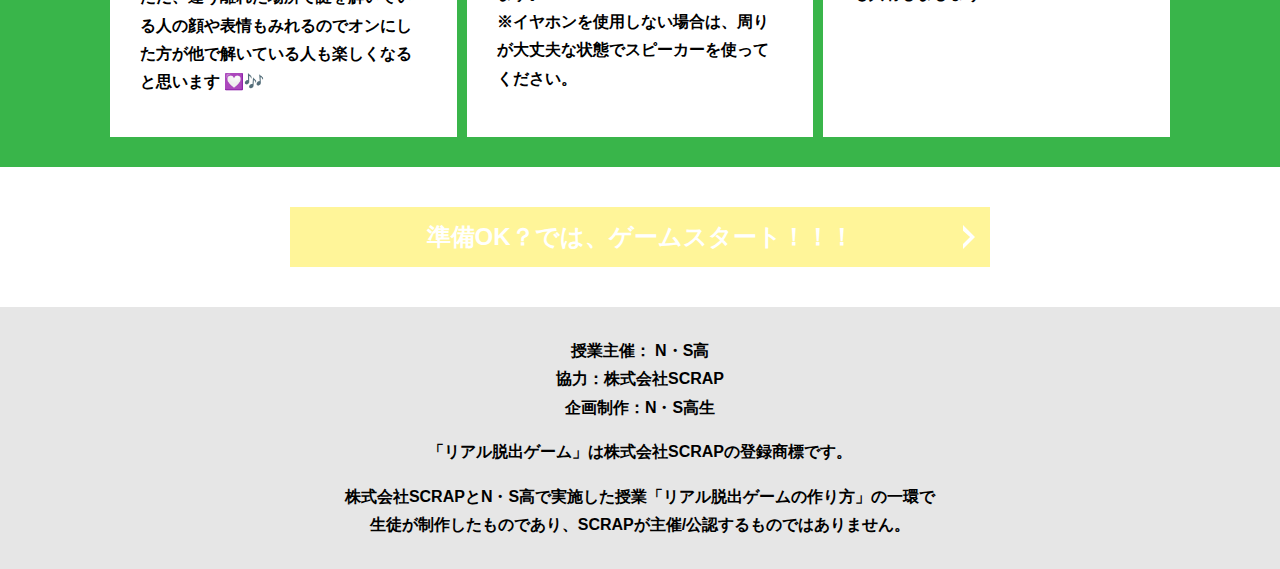
==== commit 8d00528b: "Merge 6f6961a49a07d75becec67ace1c89fc5ae2df82b into 3f52f10ab3411c0100b7f6930d774204a9dfd161" ====
--- a/index.html
+++ b/index.html
@@ -23,7 +23,7 @@
   </header>
   <main class="main index-page">
     <!-- タイトルエリア　ここから -->
-    <h1 class="main-title"><img src="assets/images/ヘッダー.png" alt=""</h1>
+    <h1 class="main-title"><img src="assets/images/ヘッダー.png" alt=""></h1>
     <!-- タイトルエリア　ここまで -->
     <section class="section section--story">
       <div class="container">
